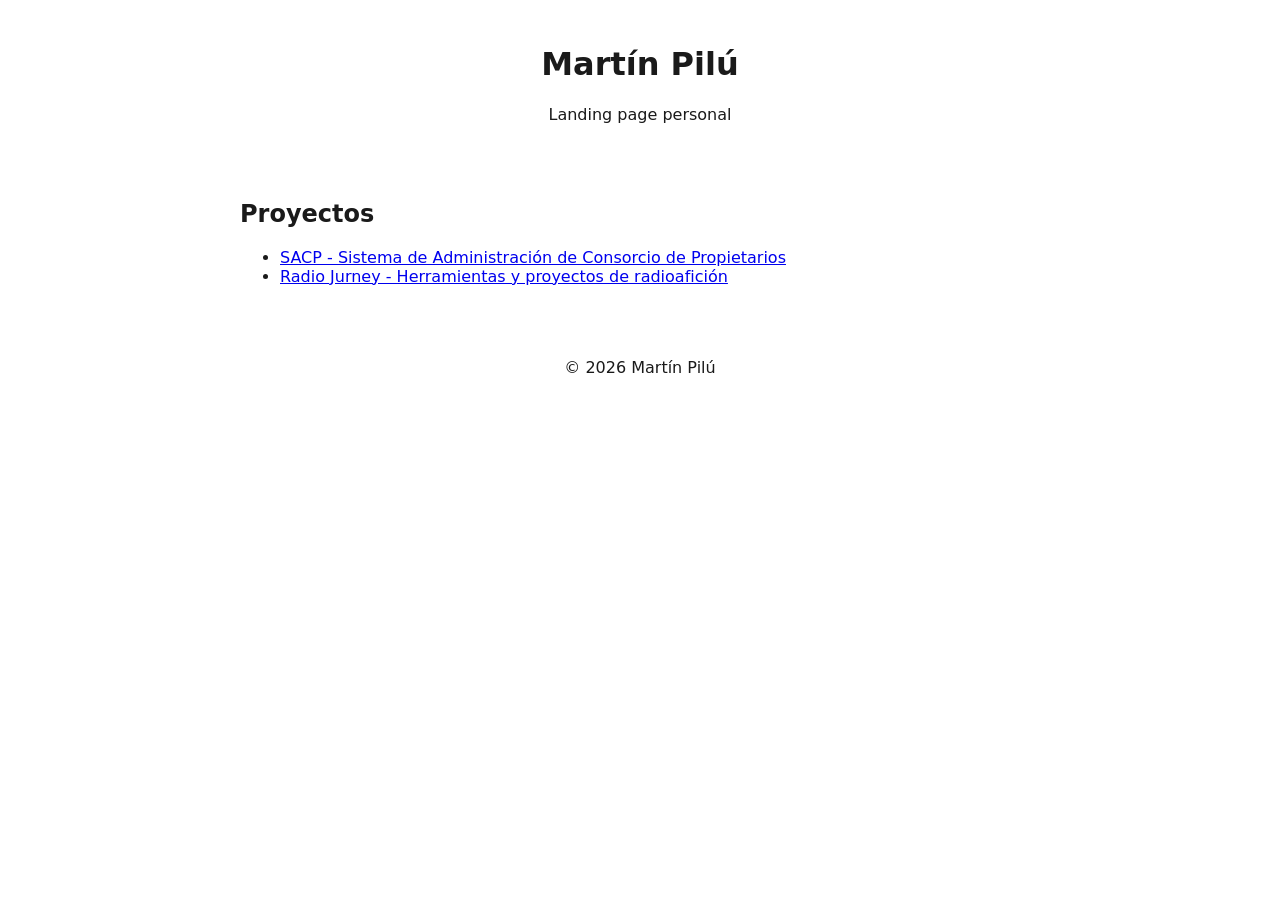
==== landing/index.html @ bd2cba05 "initial repository structure and SACP project documentation" ====
<!DOCTYPE html>
<html lang="es">
<head>
  <meta charset="UTF-8">
  <meta name="viewport" content="width=device-width, initial-scale=1.0">
  <title>Martín Pilú</title>
  <link rel="stylesheet" href="assets/css/style.css">
</head>
<body>
  <header>
    <h1>Martín Pilú</h1>
    <p>Landing page personal</p>
  </header>

  <main>
    <section id="proyectos">
      <h2>Proyectos</h2>
      <ul>
        <li><a href="../projects/SACP/landing/index.html">SACP - Sistema de Administración de Consorcio de Propietarios</a></li>
        <li><a href="../projects/Radio_Jurney/landing/index.html">Radio Jurney - Herramientas y proyectos de radioafición</a></li>
      </ul>
    </section>
  </main>

  <footer>
    <p>&copy; 2026 Martín Pilú</p>
  </footer>

  <script src="assets/js/main.js"></script>
</body>
</html>
---- landing/assets/css/style.css ----
body {
  margin: 0;
  font-family: system-ui, sans-serif;
  color: #1a1a1a;
}

header, footer {
  padding: 1.5rem;
  text-align: center;
}

main {
  max-width: 800px;
  margin: 0 auto;
  padding: 1rem;
}
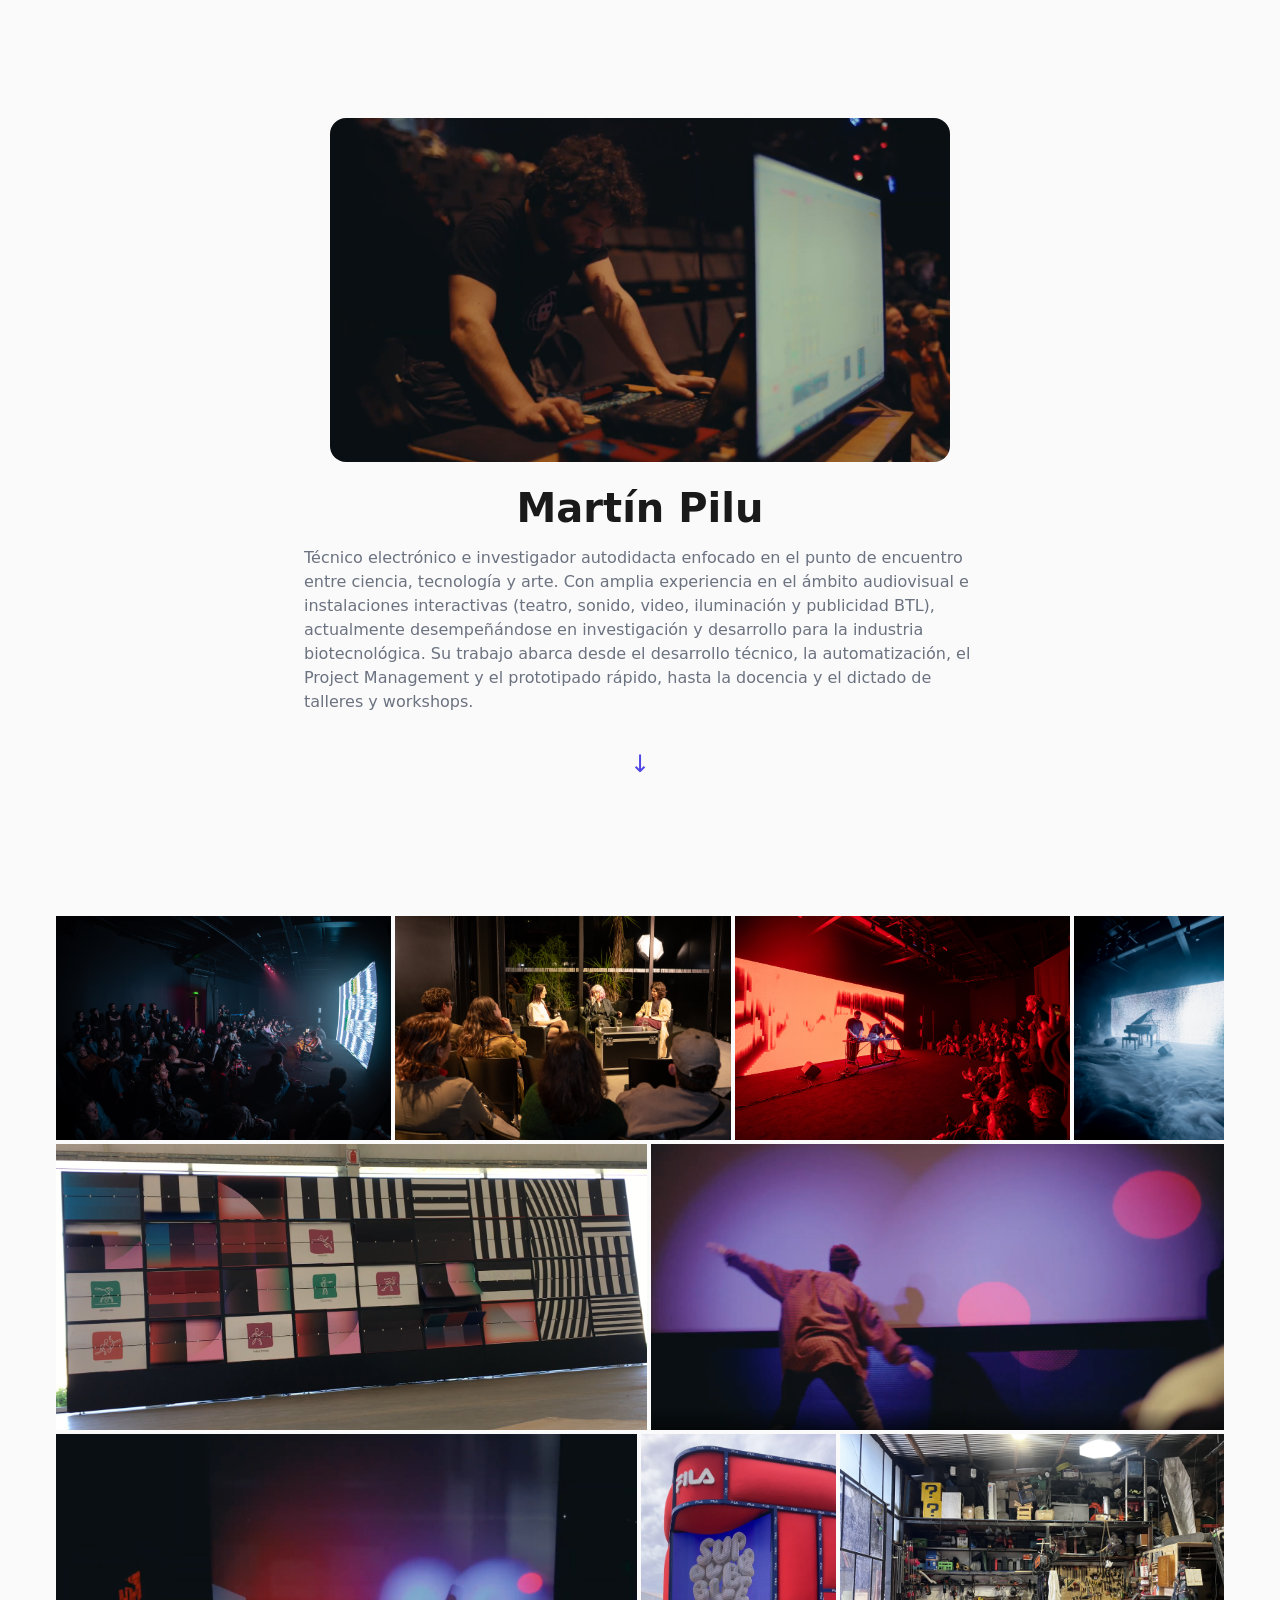
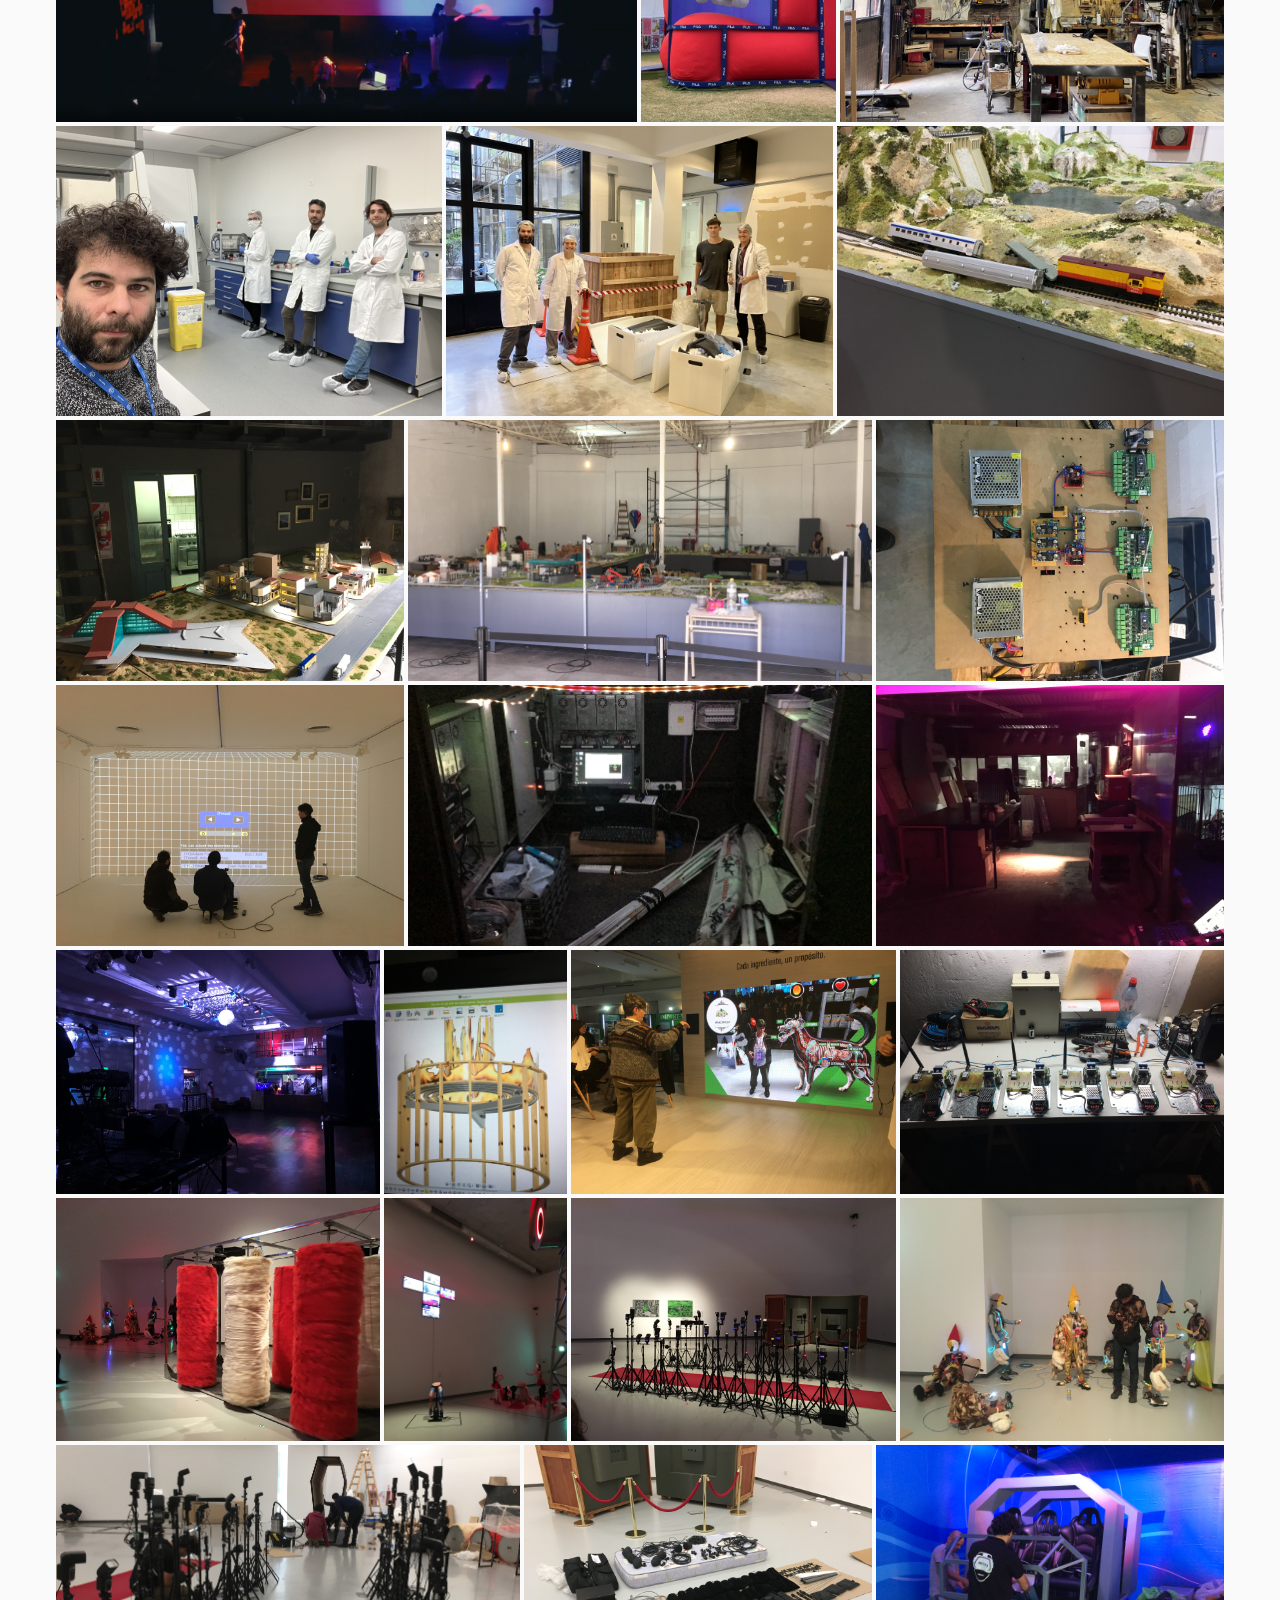
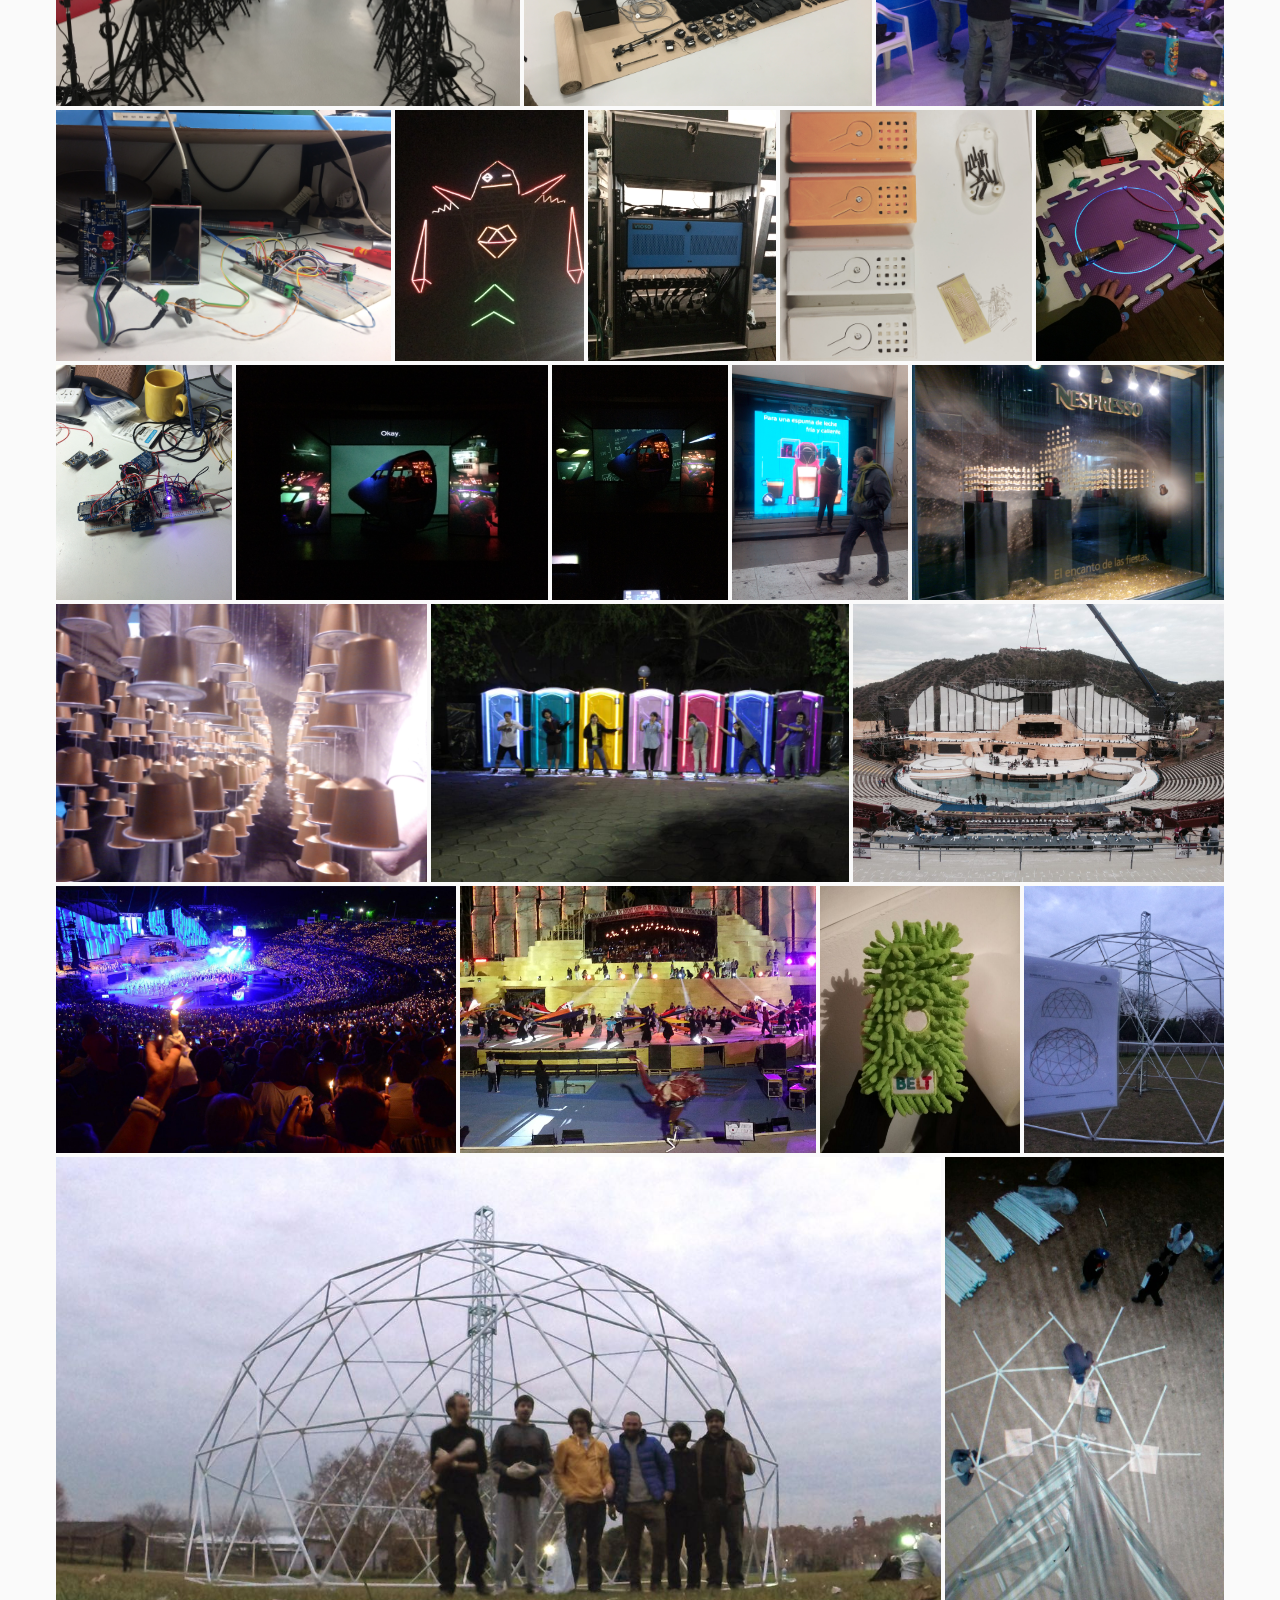
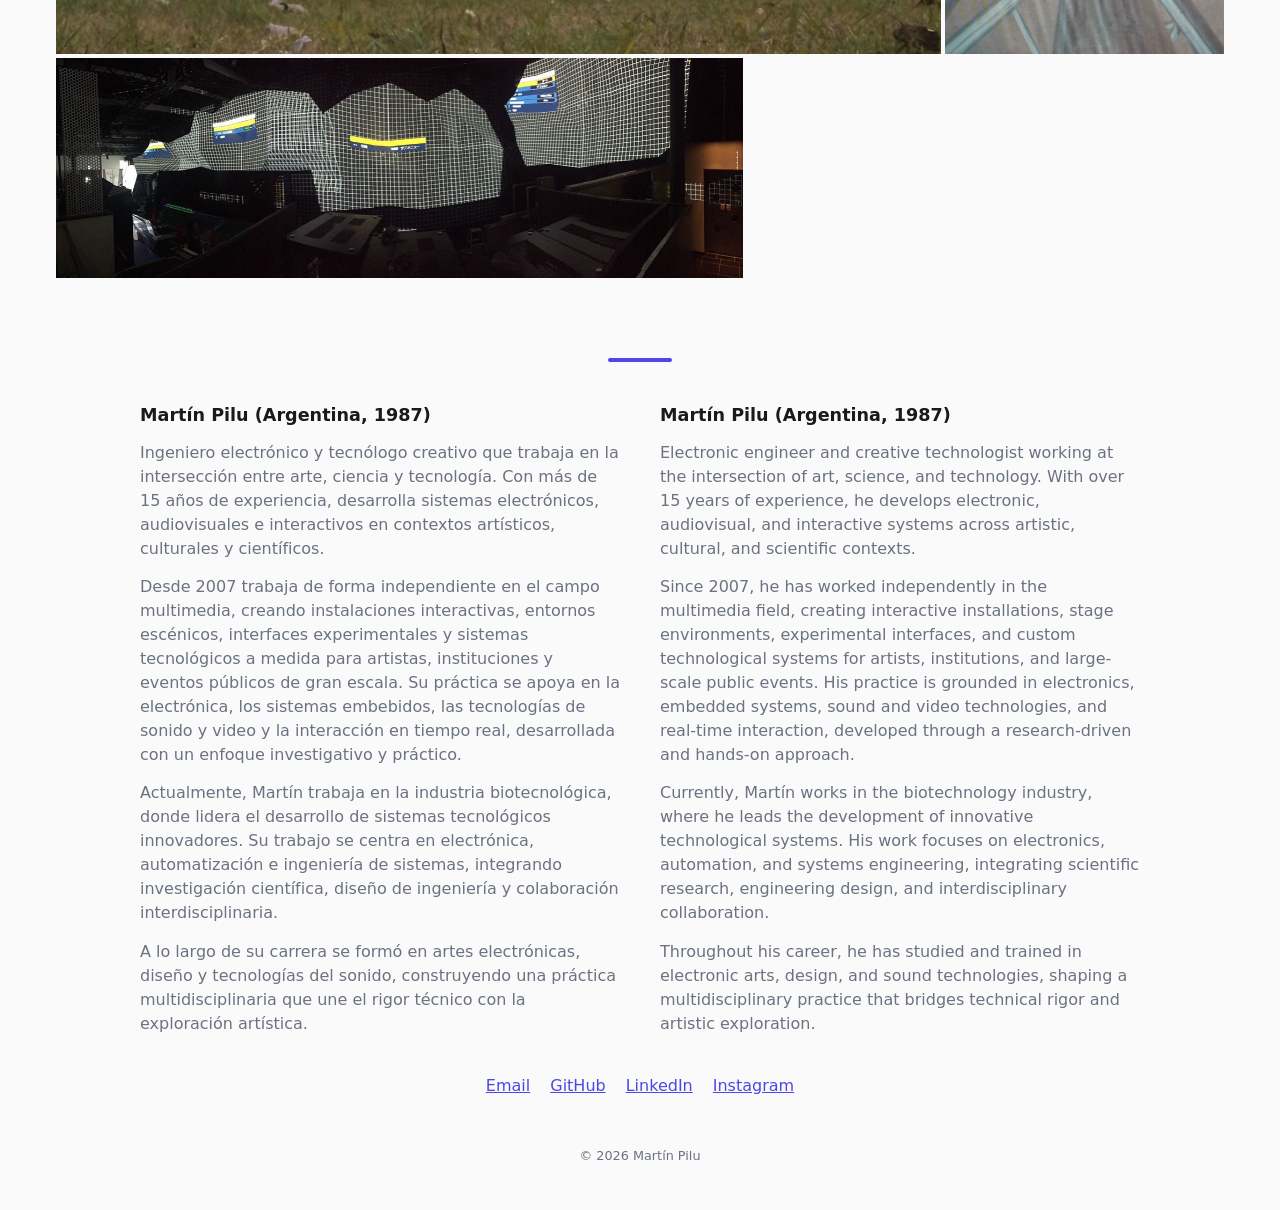
==== commit 189de83c: "Landing: portada, mosaico de galeria, editor de orden y deploy a Pages Co-authored-by: Copilot <2235" ====
--- a/landing/index.html
+++ b/landing/index.html
@@ -3,29 +3,58 @@
 <head>
   <meta charset="UTF-8">
   <meta name="viewport" content="width=device-width, initial-scale=1.0">
-  <title>Martín Pilú</title>
+  <title>Martín Pilu</title>
+  <meta name="description" content="Portfolio personal de Martín Pilu">
   <link rel="stylesheet" href="assets/css/style.css">
 </head>
 <body>
-  <header>
-    <h1>Martín Pilú</h1>
-    <p>Landing page personal</p>
-  </header>
+  <!-- 1. Portada -->
+  <section id="portada" class="hero">
+    <img class="hero__photo" src="content/profile_picture.png" alt="Foto de Martín Pilu" width="1862" height="1035">
+    <h1>Martín Pilu</h1>
+    <p class="hero__intro">Técnico electrónico e investigador autodidacta enfocado en el punto de encuentro entre ciencia, tecnología y arte. Con amplia experiencia en el ámbito audiovisual e instalaciones interactivas (teatro, sonido, video, iluminación y publicidad BTL), actualmente desempeñándose en investigación y desarrollo para la industria biotecnológica. Su trabajo abarca desde el desarrollo técnico, la automatización, el Project Management y el prototipado rápido, hasta la docencia y el dictado de talleres y workshops.</p>
+    <a class="hero__cta" href="#feed" aria-label="Ver trabajos">↓</a>
+  </section>
 
-  <main>
-    <section id="proyectos">
-      <h2>Proyectos</h2>
-      <ul>
-        <li><a href="../projects/SACP/landing/index.html">SACP - Sistema de Administración de Consorcio de Propietarios</a></li>
-        <li><a href="../projects/Radio_Jurney/landing/index.html">Radio Jurney - Herramientas y proyectos de radioafición</a></li>
-      </ul>
-    </section>
+  <!-- 2. Mosaico de trabajos (se renderiza desde feed.json) -->
+  <main id="feed" class="feed" aria-live="polite">
+    <p class="feed__status">Cargando trabajos…</p>
   </main>
 
-  <footer>
-    <p>&copy; 2026 Martín Pilú</p>
-  </footer>
+  <dialog id="viewer" class="viewer">
+    <button class="viewer__close" aria-label="Cerrar">×</button>
+    <div class="viewer__body"></div>
+  </dialog>
 
+  <!-- 3. Recursos y contacto -->
+  <section id="contacto" class="contact">
+    <hr class="contact__spacer" aria-hidden="true">
+    <div class="contact__bio">
+      <div lang="es">
+        <h3>Martín Pilu (Argentina, 1987)</h3>
+        <p>Ingeniero electrónico y tecnólogo creativo que trabaja en la intersección entre arte, ciencia y tecnología. Con más de 15 años de experiencia, desarrolla sistemas electrónicos, audiovisuales e interactivos en contextos artísticos, culturales y científicos.</p>
+        <p>Desde 2007 trabaja de forma independiente en el campo multimedia, creando instalaciones interactivas, entornos escénicos, interfaces experimentales y sistemas tecnológicos a medida para artistas, instituciones y eventos públicos de gran escala. Su práctica se apoya en la electrónica, los sistemas embebidos, las tecnologías de sonido y video y la interacción en tiempo real, desarrollada con un enfoque investigativo y práctico.</p>
+        <p>Actualmente, Martín trabaja en la industria biotecnológica, donde lidera el desarrollo de sistemas tecnológicos innovadores. Su trabajo se centra en electrónica, automatización e ingeniería de sistemas, integrando investigación científica, diseño de ingeniería y colaboración interdisciplinaria.</p>
+        <p>A lo largo de su carrera se formó en artes electrónicas, diseño y tecnologías del sonido, construyendo una práctica multidisciplinaria que une el rigor técnico con la exploración artística.</p>
+      </div>
+      <div lang="en">
+        <h3>Martín Pilu (Argentina, 1987)</h3>
+        <p>Electronic engineer and creative technologist working at the intersection of art, science, and technology. With over 15 years of experience, he develops electronic, audiovisual, and interactive systems across artistic, cultural, and scientific contexts.</p>
+        <p>Since 2007, he has worked independently in the multimedia field, creating interactive installations, stage environments, experimental interfaces, and custom technological systems for artists, institutions, and large-scale public events. His practice is grounded in electronics, embedded systems, sound and video technologies, and real-time interaction, developed through a research-driven and hands-on approach.</p>
+        <p>Currently, Martín works in the biotechnology industry, where he leads the development of innovative technological systems. His work focuses on electronics, automation, and systems engineering, integrating scientific research, engineering design, and interdisciplinary collaboration.</p>
+        <p>Throughout his career, he has studied and trained in electronic arts, design, and sound technologies, shaping a multidisciplinary practice that bridges technical rigor and artistic exploration.</p>
+      </div>
+    </div>
+    <ul class="contact__links">
+      <li><a href="mailto:edj.pilu@gmail.com">Email</a></li>
+      <li><a href="https://github.com/MartinPilu">GitHub</a></li>
+      <li><a href="https://www.linkedin.com/in/mart%C3%ADn-l%C3%B3pez-palermo-3b042686/">LinkedIn</a></li>
+      <li><a href="https://www.instagram.com/piluxt/"">Instagram</a></li>
+    </ul>
+    <p class="contact__copy">&copy; 2026 Martín Pilu</p>
+  </section>
+
+  <script src="feed.js" onerror="void 0"></script>
   <script src="assets/js/main.js"></script>
 </body>
 </html>
--- a/landing/assets/css/style.css
+++ b/landing/assets/css/style.css
@@ -1,16 +1,111 @@
+:root {
+  --bg: #fafafa;
+  --card: #fff;
+  --text: #1a1a1a;
+  --muted: #6b7280;
+  --accent: #4f46e5;
+  --border: #e5e7eb;
+  --col: 560px;
+}
+
+* { box-sizing: border-box; }
+
 body {
   margin: 0;
   font-family: system-ui, sans-serif;
-  color: #1a1a1a;
+  color: var(--text);
+  background: var(--bg);
+  line-height: 1.5;
 }
 
-header, footer {
-  padding: 1.5rem;
+a { color: var(--accent); }
+
+/* Portada */
+.hero {
+  min-height: 100svh;
+  display: flex;
+  flex-direction: column;
+  align-items: center;
+  justify-content: center;
   text-align: center;
+  padding: 2rem 1.5rem;
 }
+.hero__photo { width: min(620px, 92vw); height: auto; aspect-ratio: 1862 / 1035; border-radius: 16px; object-fit: cover; }
+.hero h1 { margin: 1rem 0 .5rem; font-size: 2.5rem; }
+.hero__intro { max-width: 42rem; color: var(--muted); margin: 0; text-align: left; }
+.hero__cta { margin-top: 2rem; font-size: 1.5rem; text-decoration: none; }
 
-main {
-  max-width: 800px;
+/* Feed: mosaico de filas justificadas */
+.feed {
+  --row-h: 220px;
+  --gap: 4px;
+  max-width: 1200px;
   margin: 0 auto;
   padding: 1rem;
+  display: flex;
+  flex-wrap: wrap;
+  gap: var(--gap);
 }
+.feed__status { width: 100%; text-align: center; color: var(--muted); }
+/* Evita que la última fila se estire de más */
+.feed__filler { flex-grow: 1e6; }
+
+.tile {
+  --ratio: 1;
+  position: relative;
+  flex: calc(var(--ratio) * 1) 1 calc(var(--ratio) * var(--row-h));
+  padding: 0;
+  border: 0;
+  overflow: hidden;
+  cursor: pointer;
+  background: var(--border);
+}
+.tile img { display: block; width: 100%; height: 100%; object-fit: cover; aspect-ratio: var(--ratio); transition: transform .3s; }
+.tile:hover img, .tile:focus-visible img { transform: scale(1.04); }
+.tile__multi { position: absolute; right: 8px; bottom: 8px; color: #fff; text-shadow: 0 0 4px #000; }
+
+.tile__overlay {
+  position: absolute;
+  max-width: calc(100% - 16px);
+  padding: .2rem .6rem;
+  font-size: .8rem;
+  font-weight: 600;
+  color: #fff;
+  background: rgba(0, 0, 0, .55);
+  border-radius: 999px;
+  pointer-events: none;
+}
+.tile__overlay--text { padding: 0; background: none; font-size: 1.1rem; text-shadow: 0 1px 6px rgba(0, 0, 0, .8); }
+.tile__overlay--top-left { top: 8px; left: 8px; }
+.tile__overlay--top-right { top: 8px; right: 8px; }
+.tile__overlay--bottom-left { bottom: 8px; left: 8px; }
+.tile__overlay--bottom-right { bottom: 8px; right: 8px; }
+
+
+/* Visor */
+.viewer { width: min(900px, 94vw); max-height: 92vh; padding: 0; border: 0; border-radius: 12px; overflow: auto; }
+.viewer::backdrop { background: rgba(0, 0, 0, .75); }
+.viewer__close { position: sticky; top: 8px; float: right; margin: 8px; z-index: 1; font-size: 1.5rem; line-height: 1; background: rgba(255, 255, 255, .85); border: 0; border-radius: 50%; width: 2rem; height: 2rem; cursor: pointer; }
+.viewer__media { display: flex; overflow-x: auto; scroll-snap-type: x mandatory; }
+.viewer__media img { flex: 0 0 100%; width: 100%; max-height: 70vh; object-fit: contain; background: #000; scroll-snap-align: center; }
+.viewer__info { padding: 1rem 1.25rem 1.5rem; }
+.viewer__info h2 { margin: 0 0 .25rem; font-size: 1.2rem; }
+.tags { display: flex; flex-wrap: wrap; gap: .5rem; list-style: none; margin: 0; padding: 0; font-size: .85rem; color: var(--accent); }
+.viewer__date { display: block; margin-top: .5rem; font-size: .75rem; color: var(--muted); }
+/* Contacto */
+.contact { text-align: center; padding: 4rem 1.5rem 2rem; }
+.contact__spacer { width: 64px; height: 4px; margin: 0 auto 2.5rem; border: 0; border-radius: 2px; background: var(--accent); }
+.contact__bio {
+  max-width: 1000px;
+  margin: 0 auto 1.5rem;
+  display: grid;
+  grid-template-columns: 1fr 1fr;
+  gap: 2.5rem;
+  text-align: left;
+  color: var(--muted);
+}
+.contact__bio h3 { margin: 0 0 .75rem; color: var(--text); font-size: 1.1rem; }
+.contact__bio p { margin: 0 0 .9rem; }
+@media (max-width: 720px) { .contact__bio { grid-template-columns: 1fr; gap: 1.5rem; } }
+.contact__links { list-style: none; padding: 0; display: flex; justify-content: center; gap: 1.25rem; flex-wrap: wrap; }
+.contact__copy { margin-top: 3rem; font-size: .8rem; color: var(--muted); }
